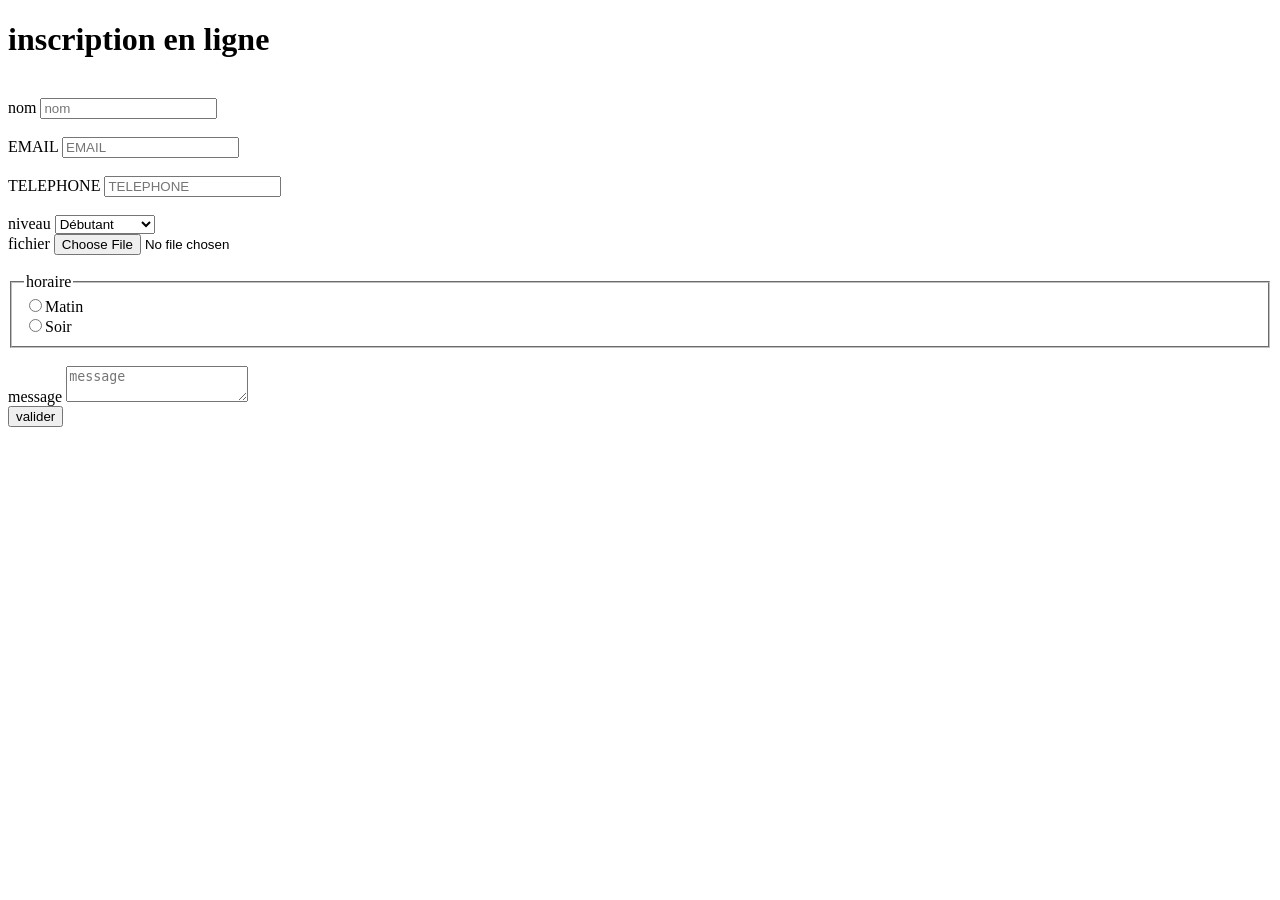
==== index.html @ 74a42190 "premier commit" ====
<!DOCTYPE html>
<html lang="en">
<head>
    <meta charset="UTF-8">
    <meta name="viewport" content="width=device-width, initial-scale=1.0">
    <title>Vente D'article En Ligne</title>
    <link rel="stylesheet" href="FILE.CSS">
</head>
<body>
    <h1>inscription en ligne</h1>
    <main> <br>
        <form action="method" method="">
        <div class="form nom">
                 <label for="nom">nom</label>   
         <input id="nom" type="text" name="nom" placeholder="nom" autocomplete="nom" minlength="2" maxlength="100">  
        </div>
<br>
         <div class="form email">
                 <label for="email">EMAIL</label>   
         <input id="email" type="email" name="email" placeholder="EMAIL" autocomplete="email" minlength="10" maxlength="100">  
        </div>
        <br>
         <div class="form tel">
                 <label for="tel">TELEPHONE</label>   
         <input id="tel" type="tel" name="tel" placeholder="TELEPHONE" autocomplete="tel" minlength="10" maxlength="100">  
        </div>

       <br> <div class="form niveau">
            <label for="niveau">niveau</label>
            <select id="niveau" name="niveau">
                <option value="debutant">Débutant</option>
                <option value="intermediaire">Intermédiaire</option>
                <option value="avance">Avancé</option>
            </select>
            
        </div>
        
         <div class="form file">
                 <label for="file">fichier</label>   
         <input id="file" type="file" name="file" prequired>  
        </div> <br>
        <fieldset>
            <legend>horaire</legend>
            
            <label for="horaire" class=""mode>
            <input type="radio" id="horaire" name="mode" value="matin">Matin
            </label><br>
           
            
            <label for="horaire" class=""mode>
            <input type="radio" id="horaire" name="mode" value="soir">Soir
            </label>
            
        </fieldset><br>

        <div class="champs">
            <label for="message"> message</label>
            <textarea id="message" name="message" placeholder="message" autocomplete="message" minlength="10" maxlength="200"></textarea>
        </div>
         <button type="submit">valider</button>





        </form> 
    </main>
    
</body>
</html>
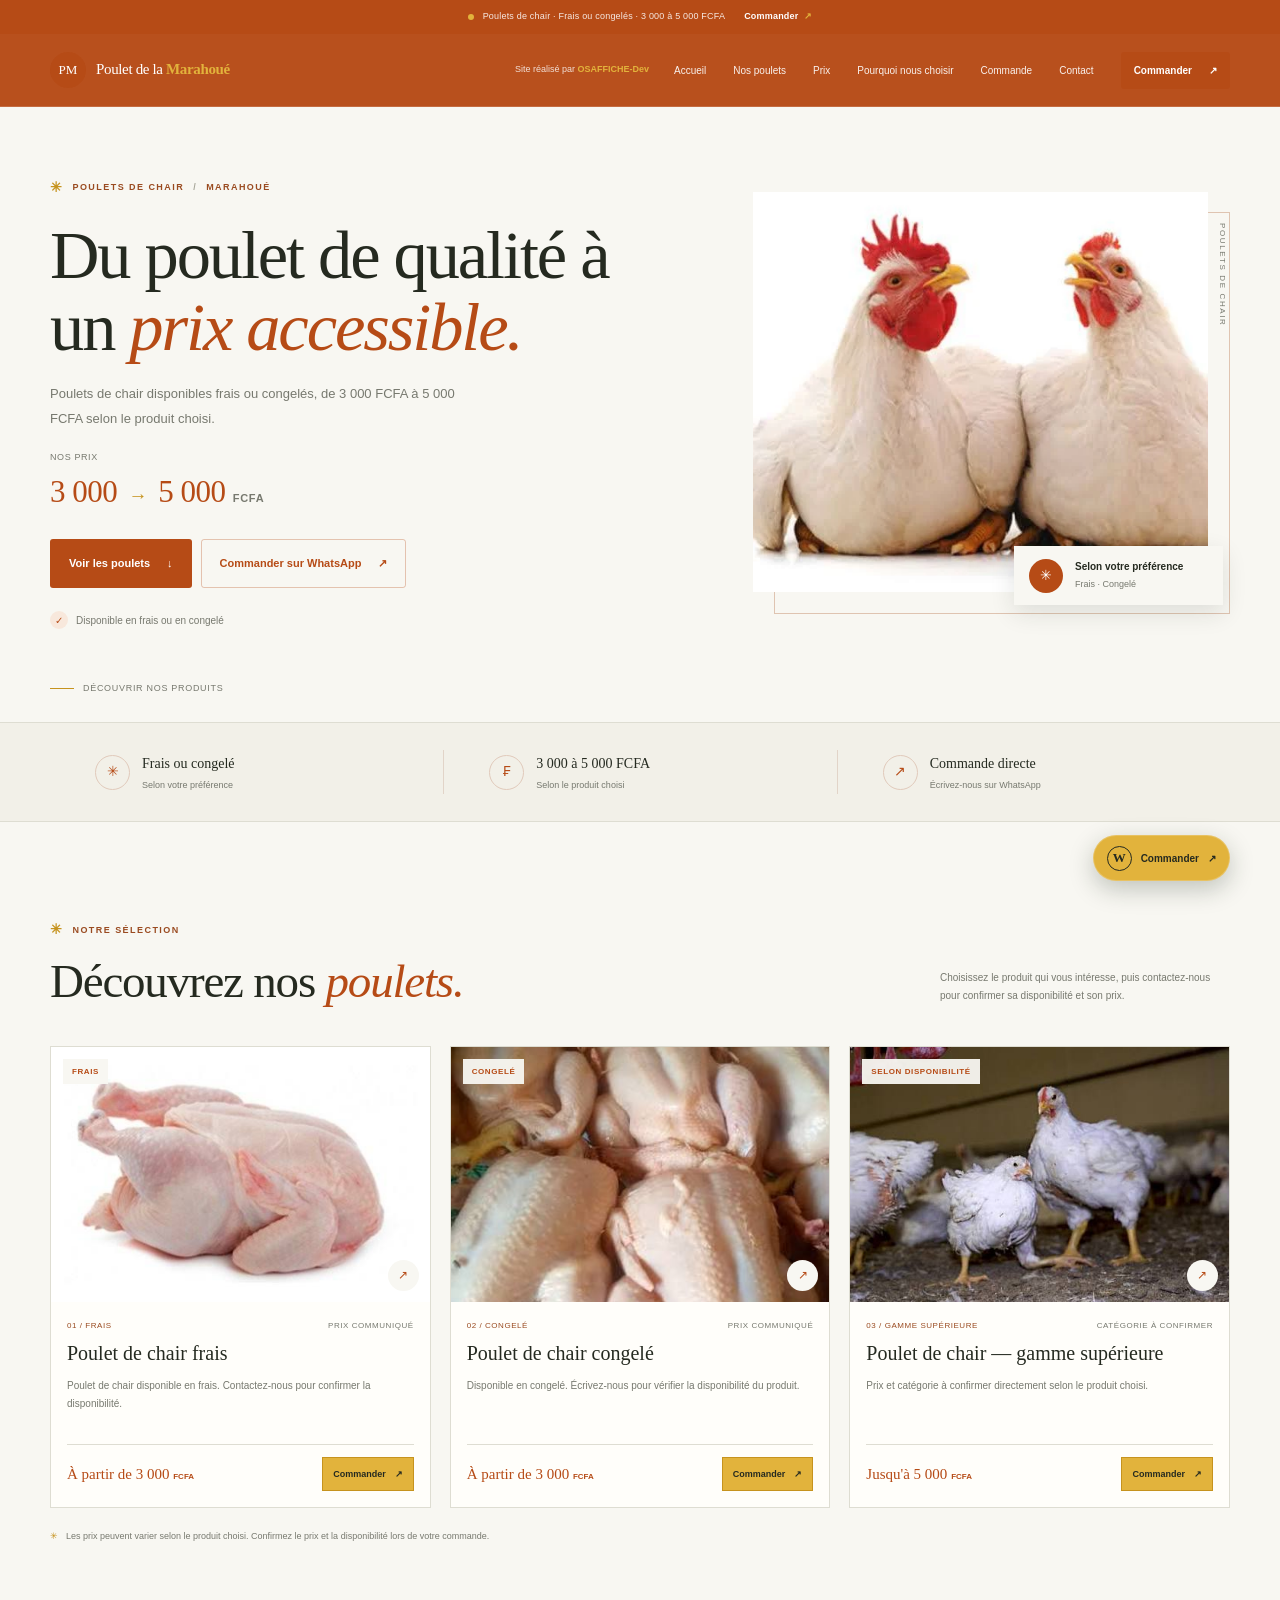
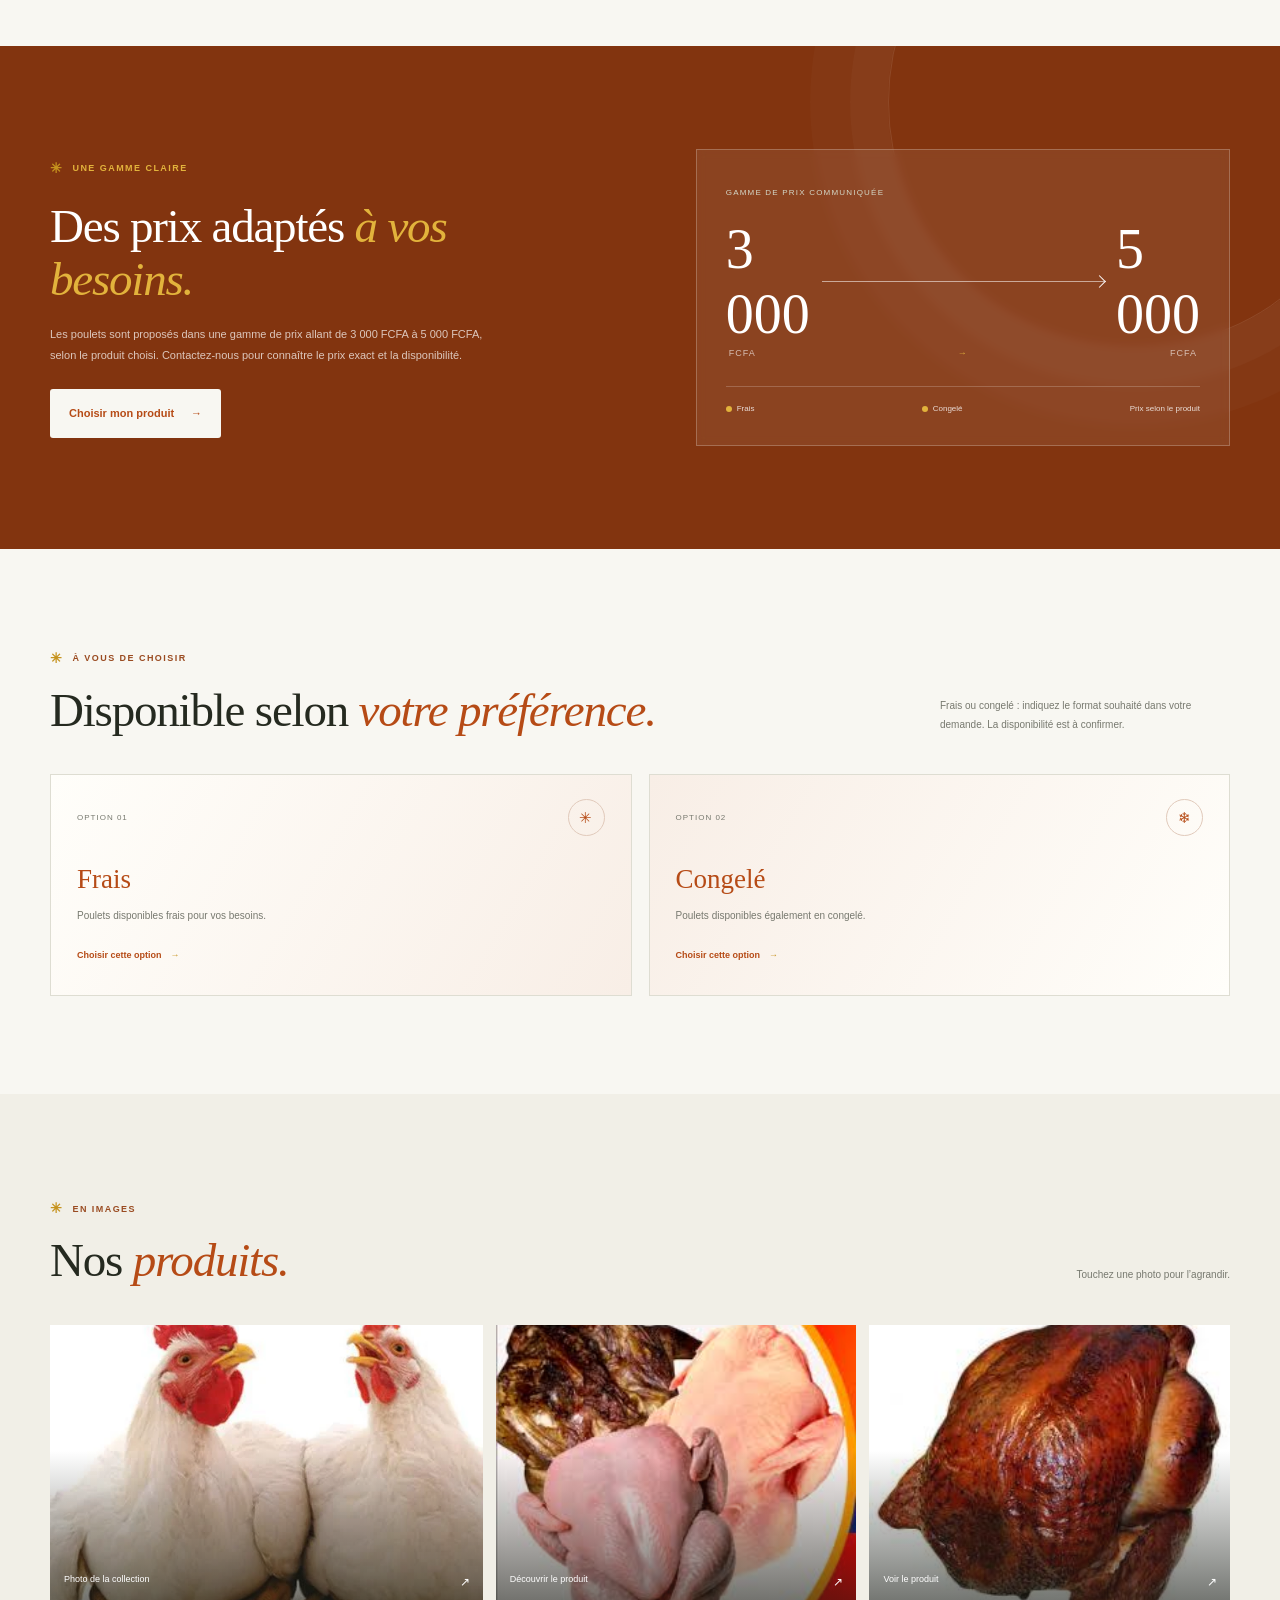
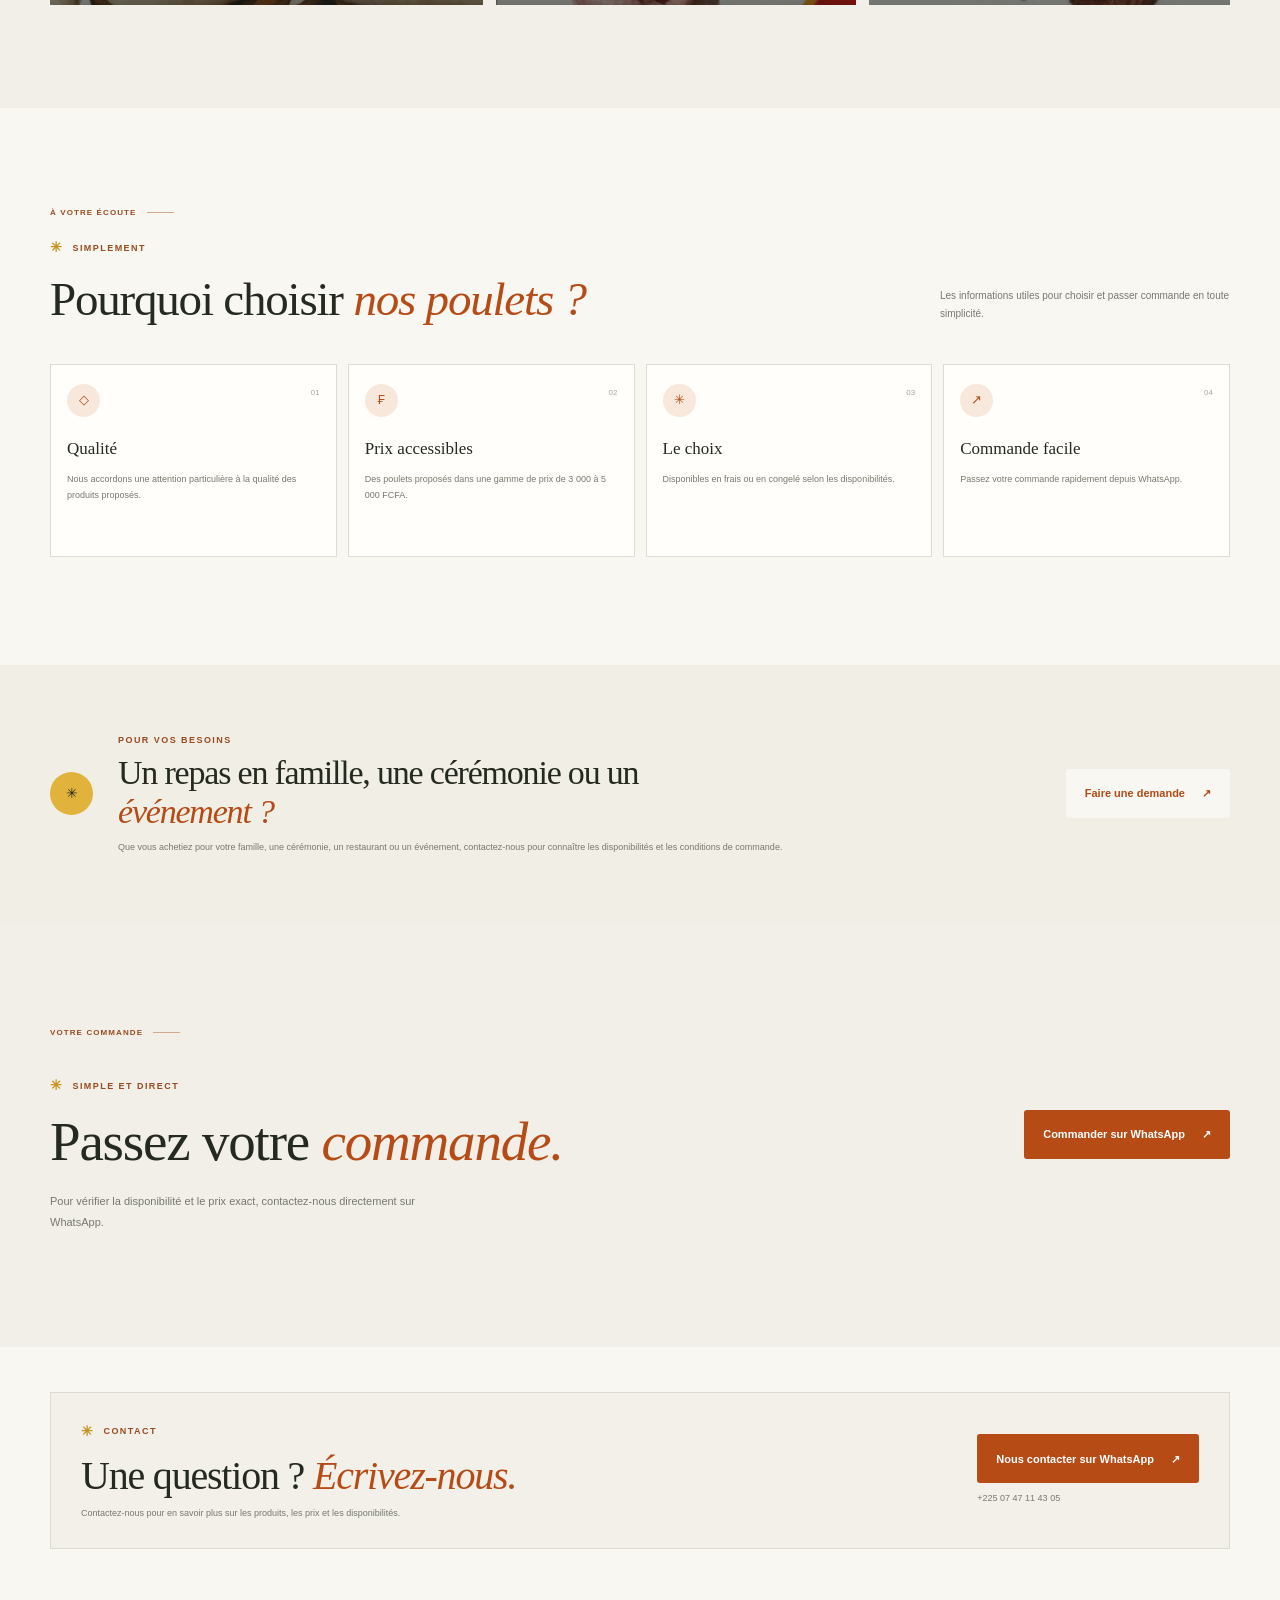
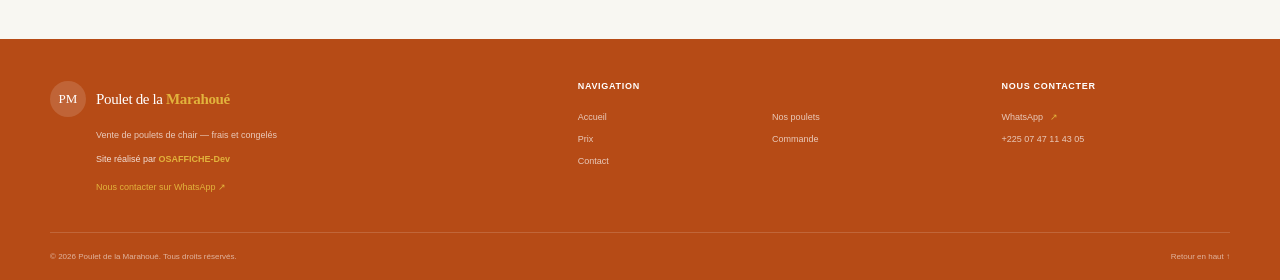
==== commit 6cf8d30a: "Publish portfolio and showcase sites Co-authored-by: Copilot <223556219+Copilot@users.noreply.github" ====
--- a/index.html
+++ b/index.html
@@ -1,70 +1,210 @@
-<!DOCTYPE html>
-<html lang="en">
+<!doctype html>
+<html lang="fr">
 <head>
-    <meta charset="UTF-8">
-    <meta name="viewport" content="width=device-width, initial-scale=1.0">
-    <title>Vente D'article En Ligne</title>
-    <link rel="stylesheet" href="FILE.CSS">
+  <meta charset="utf-8">
+  <meta name="viewport" content="width=device-width, initial-scale=1">
+  <meta name="theme-color" content="#f8f7f2">
+  <meta name="description" content="Poulet de la Marahoué : poulets de chair disponibles frais ou congelés, de 3 000 à 5 000 FCFA. Choisissez votre produit et commandez sur WhatsApp.">
+  <meta property="og:type" content="website">
+  <meta property="og:locale" content="fr_CI">
+  <meta property="og:title" content="Poulet de la Marahoué — Du poulet de qualité à prix accessible">
+  <meta property="og:description" content="Poulets de chair disponibles frais ou congelés, de 3 000 à 5 000 FCFA. Commande directe sur WhatsApp.">
+  <title>Poulet de la Marahoué — Poulets frais ou congelés</title>
+  <link rel="icon" type="image/svg+xml" href="poulet-favicon.svg">
+  <link rel="stylesheet" href="poulet.css">
+  <script src="poulet.js" defer></script>
 </head>
 <body>
-    <h1>inscription en ligne</h1>
-    <main> <br>
-        <form action="method" method="">
-        <div class="form nom">
-                 <label for="nom">nom</label>   
-         <input id="nom" type="text" name="nom" placeholder="nom" autocomplete="nom" minlength="2" maxlength="100">  
+  <a class="skip-link" href="#contenu">Aller au contenu</a>
+
+  <div class="announcement">
+    <span class="announcement-dot" aria-hidden="true"></span>
+    Poulets de chair · Frais ou congelés · 3 000 à 5 000 FCFA
+    <a href="#commande">Commander <span aria-hidden="true">↗</span></a>
+  </div>
+
+  <header class="site-header">
+    <nav class="nav-shell" aria-label="Navigation principale">
+      <a class="brand" href="#accueil" aria-label="Poulet de la Marahoué, accueil">
+        <span class="brand-mark" aria-hidden="true">PM</span>
+        <span class="brand-name">Poulet de la <strong>Marahoué</strong></span>
+      </a>
+      <span class="header-credit">Site réalisé par <strong>OSAFFICHE-Dev</strong></span>
+      <button class="menu-toggle" type="button" aria-expanded="false" aria-controls="primary-navigation" aria-label="Ouvrir le menu">
+        <span></span><span></span>
+      </button>
+      <div class="nav-links" id="primary-navigation">
+        <a href="#accueil">Accueil</a>
+        <a href="#poulets">Nos poulets</a>
+        <a href="#prix">Prix</a>
+        <a href="#engagements">Pourquoi nous choisir</a>
+        <a href="#commande">Commande</a>
+        <a href="#contact">Contact</a>
+        <a class="button button-small button-green" href="#commande">Commander <span aria-hidden="true">↗</span></a>
+      </div>
+    </nav>
+  </header>
+
+  <main id="contenu">
+    <section class="hero section-wrap" id="accueil" aria-labelledby="hero-title">
+      <div class="hero-copy reveal">
+        <p class="eyebrow"><span class="eyebrow-mark" aria-hidden="true">✳</span> Poulets de chair <span class="eyebrow-divider">/</span> Marahoué</p>
+        <h1 id="hero-title">Du poulet de qualité à un <em>prix accessible.</em></h1>
+        <p class="hero-intro">Poulets de chair disponibles frais ou congelés, de 3 000 FCFA à 5 000 FCFA selon le produit choisi.</p>
+        <div class="hero-price"><span>Nos prix</span><strong>3 000 <i>→</i> 5 000 <small>FCFA</small></strong></div>
+        <div class="hero-actions">
+          <a class="button button-green" href="#poulets">Voir les poulets <span aria-hidden="true">↓</span></a>
+          <a class="button button-outline" href="#commande" data-whatsapp-link>Commander sur WhatsApp <span aria-hidden="true">↗</span></a>
         </div>
-<br>
-         <div class="form email">
-                 <label for="email">EMAIL</label>   
-         <input id="email" type="email" name="email" placeholder="EMAIL" autocomplete="email" minlength="10" maxlength="100">  
+        <div class="hero-assurance"><span>✓</span> Disponible en frais ou en congelé</div>
+      </div>
+      <div class="hero-photo-wrap reveal">
+        <!-- Remplacez cette photo par une autre photo de poulet du dossier images si besoin. -->
+        <img class="hero-photo" src="images/poulet.webp" alt="Poulet préparé, photo de la collection Poulet de la Marahoué" fetchpriority="high" width="260" height="260">
+        <div class="photo-label"><span class="photo-label-icon" aria-hidden="true">✳</span><span><strong>Selon votre préférence</strong><small>Frais · Congelé</small></span></div>
+        <span class="hero-side-note" aria-hidden="true">POULETS DE CHAIR</span>
+      </div>
+      <a class="hero-scroll" href="#poulets"><span></span> Découvrir nos produits</a>
+    </section>
+
+    <section class="quick-facts" aria-label="Informations essentielles">
+      <div class="section-wrap facts-inner">
+        <div><span class="fact-icon" aria-hidden="true">✳</span><span><strong>Frais ou congelé</strong><small>Selon votre préférence</small></span></div>
+        <div><span class="fact-icon" aria-hidden="true">₣</span><span><strong>3 000 à 5 000 FCFA</strong><small>Selon le produit choisi</small></span></div>
+        <div><span class="fact-icon" aria-hidden="true">↗</span><span><strong>Commande directe</strong><small>Écrivez-nous sur WhatsApp</small></span></div>
+      </div>
+    </section>
+
+    <section class="products-section section-wrap section-pad" id="poulets" aria-labelledby="products-title">
+      <div class="section-heading reveal">
+        <div><p class="eyebrow"><span class="eyebrow-mark">✳</span> Notre sélection</p><h2 id="products-title">Découvrez nos <em>poulets.</em></h2></div>
+        <p class="section-aside">Choisissez le produit qui vous intéresse, puis contactez-nous pour confirmer sa disponibilité et son prix.</p>
+      </div>
+
+      <!-- Les prix indiqués sont ceux fournis. Modifiez les photos, les noms et les descriptions avec les informations de l'activité. -->
+      <div class="product-grid">
+        <article class="product-card reveal">
+          <button class="product-photo image-open" type="button" data-image="images/poulet2.jfif" data-alt="Photo d'un poulet de chair proposé par Poulet de la Marahoué" aria-label="Agrandir la photo du poulet de chair frais">
+            <img src="images/poulet2.jfif" alt="Poulet de chair proposé par Poulet de la Marahoué" loading="lazy" width="225" height="225">
+            <span class="product-photo-tag">Frais</span><span class="zoom-icon" aria-hidden="true">↗</span>
+          </button>
+          <div class="product-info">
+            <div class="product-meta"><span>01 / Frais</span><span>Prix communiqué</span></div>
+            <h3>Poulet de chair frais</h3>
+            <p>Poulet de chair disponible en frais. Contactez-nous pour confirmer la disponibilité.</p>
+            <div class="product-bottom"><strong>À partir de 3 000 <small>FCFA</small></strong><a class="product-order" href="#commande" data-product="Poulet de chair frais">Commander <span aria-hidden="true">↗</span></a></div>
+          </div>
+        </article>
+
+        <article class="product-card reveal">
+          <button class="product-photo image-open" type="button" data-image="images/POULET3.jfif" data-alt="Photo d'un poulet de chair disponible en congelé" aria-label="Agrandir la photo du poulet de chair congelé">
+            <img src="images/POULET3.jfif" alt="Poulet de chair, photo du produit disponible en congelé" loading="lazy" width="264" height="264">
+            <span class="product-photo-tag">Congelé</span><span class="zoom-icon" aria-hidden="true">↗</span>
+          </button>
+          <div class="product-info">
+            <div class="product-meta"><span>02 / Congelé</span><span>Prix communiqué</span></div>
+            <h3>Poulet de chair congelé</h3>
+            <p>Disponible en congelé. Écrivez-nous pour vérifier la disponibilité du produit.</p>
+            <div class="product-bottom"><strong>À partir de 3 000 <small>FCFA</small></strong><a class="product-order" href="#commande" data-product="Poulet de chair congelé">Commander <span aria-hidden="true">↗</span></a></div>
+          </div>
+        </article>
+
+        <article class="product-card reveal">
+          <button class="product-photo image-open" type="button" data-image="images/POULET4.jfif" data-alt="Photo d'un poulet de chair de la gamme de prix supérieure" aria-label="Agrandir la photo du poulet de chair, gamme supérieure">
+            <img src="images/POULET4.jfif" alt="Poulet de chair, photo de la gamme de prix supérieure" loading="lazy" width="264" height="264">
+            <span class="product-photo-tag">Selon disponibilité</span><span class="zoom-icon" aria-hidden="true">↗</span>
+          </button>
+          <div class="product-info">
+            <div class="product-meta"><span>03 / Gamme supérieure</span><span>Catégorie à confirmer</span></div>
+            <h3>Poulet de chair — gamme supérieure</h3>
+            <p>Prix et catégorie à confirmer directement selon le produit choisi.</p>
+            <div class="product-bottom"><strong>Jusqu'à 5 000 <small>FCFA</small></strong><a class="product-order" href="#commande" data-product="Poulet de chair — gamme supérieure">Commander <span aria-hidden="true">↗</span></a></div>
+          </div>
+        </article>
+      </div>
+      <p class="products-note"><span aria-hidden="true">✳</span> Les prix peuvent varier selon le produit choisi. Confirmez le prix et la disponibilité lors de votre commande.</p>
+    </section>
+
+    <section class="price-section section-pad" id="prix" aria-labelledby="price-title">
+      <div class="price-inner section-wrap">
+        <div class="price-copy reveal"><p class="eyebrow"><span class="eyebrow-mark">✳</span> Une gamme claire</p><h2 id="price-title">Des prix adaptés <em>à vos besoins.</em></h2><p>Les poulets sont proposés dans une gamme de prix allant de 3 000 FCFA à 5 000 FCFA, selon le produit choisi. Contactez-nous pour connaître le prix exact et la disponibilité.</p><a class="button button-cream" href="#commande">Choisir mon produit <span aria-hidden="true">→</span></a></div>
+        <div class="price-card reveal"><span class="price-card-label">GAMME DE PRIX COMMUNIQUÉE</span><div class="price-range"><span>3 000</span><i aria-hidden="true"></i><span>5 000</span></div><div class="price-currency">FCFA <span>→</span> FCFA</div><div class="price-rule"></div><div class="price-foot"><span><i></i> Frais</span><span><i></i> Congelé</span><span>Prix selon le produit</span></div></div>
+      </div>
+    </section>
+
+    <section class="format-section section-wrap section-pad" aria-labelledby="format-title">
+      <div class="section-heading reveal">
+        <div><p class="eyebrow"><span class="eyebrow-mark">✳</span> À vous de choisir</p><h2 id="format-title">Disponible selon <em>votre préférence.</em></h2></div>
+        <p class="section-aside">Frais ou congelé : indiquez le format souhaité dans votre demande. La disponibilité est à confirmer.</p>
+      </div>
+      <div class="format-grid">
+        <article class="format-card format-fresh reveal"><div class="format-top"><span>OPTION 01</span><span class="format-icon" aria-hidden="true">✳</span></div><h3>Frais</h3><p>Poulets disponibles frais pour vos besoins.</p><a href="#commande" data-format="Frais">Choisir cette option <span>→</span></a></article>
+        <article class="format-card format-frozen reveal"><div class="format-top"><span>OPTION 02</span><span class="format-icon" aria-hidden="true">❄</span></div><h3>Congelé</h3><p>Poulets disponibles également en congelé.</p><a href="#commande" data-format="Congelé">Choisir cette option <span>→</span></a></article>
+      </div>
+    </section>
+
+    <section class="gallery-section section-pad" aria-labelledby="gallery-title">
+      <div class="section-wrap">
+        <div class="section-heading reveal">
+          <div><p class="eyebrow"><span class="eyebrow-mark">✳</span> En images</p><h2 id="gallery-title">Nos <em>produits.</em></h2></div>
+          <p class="section-aside">Touchez une photo pour l’agrandir.</p>
         </div>
-        <br>
-         <div class="form tel">
-                 <label for="tel">TELEPHONE</label>   
-         <input id="tel" type="tel" name="tel" placeholder="TELEPHONE" autocomplete="tel" minlength="10" maxlength="100">  
+        <div class="gallery-grid">
+          <button class="gallery-tile gallery-large image-open reveal" type="button" data-image="images/poulet.webp" data-alt="Poulet préparé, photo de la collection" aria-label="Agrandir la photo du poulet préparé"><img src="images/poulet.webp" alt="Poulet préparé, photo de la collection Poulet de la Marahoué" loading="lazy" width="260" height="260"><span>Photo de la collection <b>↗</b></span></button>
+          <button class="gallery-tile image-open reveal" type="button" data-image="images/POULET5.jfif" data-alt="Photo de poulets proposés" aria-label="Agrandir la photo du produit"><img src="images/POULET5.jfif" alt="Photo d'un poulet proposé" loading="lazy" width="264" height="264"><span>Découvrir le produit <b>↗</b></span></button>
+          <button class="gallery-tile image-open reveal" type="button" data-image="images/POULET6.jfif" data-alt="Photo supplémentaire de poulet" aria-label="Agrandir la photo du produit"><img src="images/POULET6.jfif" alt="Photo supplémentaire d'un poulet" loading="lazy" width="264" height="264"><span>Voir le produit <b>↗</b></span></button>
         </div>
-
-       <br> <div class="form niveau">
-            <label for="niveau">niveau</label>
-            <select id="niveau" name="niveau">
-                <option value="debutant">Débutant</option>
-                <option value="intermediaire">Intermédiaire</option>
-                <option value="avance">Avancé</option>
-            </select>
-            
-        </div>
-        
-         <div class="form file">
-                 <label for="file">fichier</label>   
-         <input id="file" type="file" name="file" prequired>  
-        </div> <br>
-        <fieldset>
-            <legend>horaire</legend>
-            
-            <label for="horaire" class=""mode>
-            <input type="radio" id="horaire" name="mode" value="matin">Matin
-            </label><br>
-           
-            
-            <label for="horaire" class=""mode>
-            <input type="radio" id="horaire" name="mode" value="soir">Soir
-            </label>
-            
-        </fieldset><br>
-
-        <div class="champs">
-            <label for="message"> message</label>
-            <textarea id="message" name="message" placeholder="message" autocomplete="message" minlength="10" maxlength="200"></textarea>
-        </div>
-         <button type="submit">valider</button>
-
-
-
-
-
-        </form> 
-    </main>
-    
+      </div>
+    </section>
+
+    <section class="reasons-section section-wrap section-pad" id="engagements" aria-labelledby="reasons-title">
+      <div class="section-kicker reveal"><span>À VOTRE ÉCOUTE</span><span class="kicker-line"></span></div>
+      <div class="section-heading reveal"><div><p class="eyebrow"><span class="eyebrow-mark">✳</span> Simplement</p><h2 id="reasons-title">Pourquoi choisir <em>nos poulets ?</em></h2></div><p class="section-aside">Les informations utiles pour choisir et passer commande en toute simplicité.</p></div>
+      <div class="reasons-grid">
+        <article class="reason-card reveal"><span class="reason-icon" aria-hidden="true">◇</span><span class="reason-index">01</span><h3>Qualité</h3><p>Nous accordons une attention particulière à la qualité des produits proposés.</p></article>
+        <article class="reason-card reveal"><span class="reason-icon" aria-hidden="true">₣</span><span class="reason-index">02</span><h3>Prix accessibles</h3><p>Des poulets proposés dans une gamme de prix de 3 000 à 5 000 FCFA.</p></article>
+        <article class="reason-card reveal"><span class="reason-icon" aria-hidden="true">✳</span><span class="reason-index">03</span><h3>Le choix</h3><p>Disponibles en frais ou en congelé selon les disponibilités.</p></article>
+        <article class="reason-card reveal"><span class="reason-icon" aria-hidden="true">↗</span><span class="reason-index">04</span><h3>Commande facile</h3><p>Passez votre commande rapidement depuis WhatsApp.</p></article>
+      </div>
+    </section>
+
+    <section class="occasions-section section-pad">
+      <div class="section-wrap occasions-inner reveal">
+        <div class="occasion-icon" aria-hidden="true">✳</div>
+        <div><p class="eyebrow">Pour vos besoins</p><h2>Un repas en famille, une cérémonie ou un <em>événement ?</em></h2><p>Que vous achetiez pour votre famille, une cérémonie, un restaurant ou un événement, contactez-nous pour connaître les disponibilités et les conditions de commande.</p></div>
+        <a class="button button-cream" href="#commande">Faire une demande <span aria-hidden="true">↗</span></a>
+      </div>
+    </section>
+
+    <section class="order-section section-pad" id="commande" aria-labelledby="order-title">
+      <div class="order-layout section-wrap">
+        <div class="order-copy reveal"><div class="section-kicker"><span>VOTRE COMMANDE</span><span class="kicker-line"></span></div><p class="eyebrow"><span class="eyebrow-mark">✳</span> Simple et direct</p><h2 id="order-title">Passez votre <em>commande.</em></h2><p>Pour vérifier la disponibilité et le prix exact, contactez-nous directement sur WhatsApp.</p></div>
+        <a class="button button-green order-whatsapp reveal" href="#contact" data-whatsapp-link>Commander sur WhatsApp <span aria-hidden="true">↗</span></a>
+      </div>
+    </section>
+
+    <section class="contact-section section-wrap section-pad" id="contact" aria-labelledby="contact-title">
+      <div class="contact-card reveal">
+        <div><p class="eyebrow"><span class="eyebrow-mark">✳</span> Contact</p><h2 id="contact-title">Une question ? <em>Écrivez-nous.</em></h2><p>Contactez-nous pour en savoir plus sur les produits, les prix et les disponibilités.</p></div>
+        <div class="contact-actions"><a class="button button-green" href="#contact" data-whatsapp-link>Nous contacter sur WhatsApp <span aria-hidden="true">↗</span></a><a class="contact-phone" href="#contact" data-phone>Numéro à renseigner</a><span class="contact-location" data-location hidden></span></div>
+      </div>
+    </section>
+  </main>
+
+  <footer class="site-footer">
+    <div class="footer-main section-wrap">
+      <div><a class="brand footer-brand" href="#accueil"><span class="brand-mark" aria-hidden="true">PM</span><span class="brand-name">Poulet de la <strong>Marahoué</strong></span></a><p class="footer-promise">Vente de poulets de chair — frais et congelés</p><p class="footer-credit">Site réalisé par <strong>OSAFFICHE-Dev</strong></p><a class="footer-whatsapp" href="#contact" data-whatsapp-link>Nous contacter sur WhatsApp ↗</a></div>
+      <div class="footer-nav"><h2>Navigation</h2><a href="#accueil">Accueil</a><a href="#poulets">Nos poulets</a><a href="#prix">Prix</a><a href="#commande">Commande</a><a href="#contact">Contact</a></div>
+      <div class="footer-contact"><h2>Nous contacter</h2><a href="#contact" data-whatsapp-link>WhatsApp <span aria-hidden="true">↗</span></a><a href="#contact" data-phone>Numéro à renseigner</a><span data-footer-location hidden></span><span data-hours hidden></span></div>
+    </div>
+    <div class="footer-bottom section-wrap"><span>© <span data-year>2026</span> Poulet de la Marahoué. Tous droits réservés.</span><a href="#accueil">Retour en haut ↑</a></div>
+  </footer>
+
+  <a class="floating-whatsapp" href="#contact" data-whatsapp-link aria-label="Commander sur WhatsApp"><span class="whatsapp-glyph" aria-hidden="true">W</span><span>Commander</span><span aria-hidden="true">↗</span></a>
+
+  <dialog class="image-dialog" aria-label="Photo du produit agrandie">
+    <button class="dialog-close" type="button" aria-label="Fermer l’image">×</button>
+    <img src="" alt="">
+  </dialog>
 </body>
-</html>+</html>
--- a/poulet.css
+++ b/poulet.css
@@ -0,0 +1,361 @@
+:root {
+  color-scheme: light;
+  --cream: #f8f7f2;
+  --paper: #f1efe7;
+  --ink: #252a20;
+  --orange: #b64b16;
+  --orange-deep: #82340f;
+  --orange-muted: #9a4b21;
+  --muted: #77796f;
+  --line: #deddd2;
+  --gold: #e2b33c;
+  --gold-deep: #c6931e;
+  --gold-light: #fbf0d5;
+  --serif: Georgia, "Times New Roman", serif;
+  --sans: "DM Sans", "Segoe UI", Arial, sans-serif;
+  --page: 1180px;
+}
+
+* { box-sizing: border-box; }
+html { scroll-behavior: smooth; scroll-padding-top: 83px; }
+body { margin: 0; overflow-x: hidden; background: var(--cream); color: var(--ink); font-family: var(--sans); font-size: 14px; line-height: 1.7; -webkit-font-smoothing: antialiased; }
+body.menu-open { overflow: hidden; }
+a { color: inherit; text-decoration: none; }
+button, input, select, textarea { font: inherit; }
+button, a { -webkit-tap-highlight-color: transparent; }
+img { display: block; max-width: 100%; }
+::selection { background: #f3d2bb; color: var(--ink); }
+:focus-visible { outline: 2px solid var(--gold-deep); outline-offset: 4px; }
+[hidden] { display: none !important; }
+.section-wrap, .nav-shell { width: min(var(--page), calc(100% - 80px)); margin-inline: auto; }
+.section-pad { padding-block: 103px; }
+.skip-link { position: fixed; z-index: 100; top: 10px; left: 10px; padding: 10px 15px; transform: translateY(-150%); background: var(--orange); color: white; }
+.skip-link:focus { transform: translateY(0); }
+
+.announcement { display: flex; min-height: 34px; align-items: center; justify-content: center; gap: 9px; padding: 5px 20px; background: var(--orange); color: rgba(255,255,255,.88); font-size: 9px; letter-spacing: .2px; text-align: center; }
+.announcement-dot { width: 6px; height: 6px; border-radius: 50%; background: var(--gold); }
+.announcement a { margin-left: 10px; color: #fff; font-weight: 600; }
+.announcement a span { margin-left: 3px; color: var(--gold); }
+.site-header { position: sticky; z-index: 30; top: 0; border-bottom: 1px solid rgba(255,255,255,.16); background: rgba(182,75,22,.97); backdrop-filter: blur(15px); }
+.nav-shell { display: flex; min-height: 72px; align-items: center; justify-content: space-between; gap: 25px; }
+.brand { display: inline-flex; min-width: max-content; align-items: center; gap: 10px; }
+.brand-mark { display: grid; width: 36px; height: 36px; place-items: center; border-radius: 50%; background: var(--orange); color: #fff; font-family: var(--serif); font-size: 13px; }
+.brand-name { color: #fff; font-family: var(--serif); font-size: 15px; letter-spacing: -.35px; }
+.brand-name strong { color: var(--gold); font-weight: 600; }
+.header-credit { margin-left: auto; color: rgba(255,255,255,.82); font-size: 9px; white-space: nowrap; }
+.header-credit strong { color: var(--gold); font-weight: 650; }
+.nav-links { display: flex; align-items: center; gap: clamp(13px, 2.2vw, 27px); }
+.nav-links > a:not(.button) { color: rgba(255,255,255,.92); font-size: 10px; transition: color .18s ease; }
+.nav-links > a:not(.button):hover, .footer-nav a:hover { color: var(--gold-deep); }
+.button { display: inline-flex; min-height: 49px; align-items: center; justify-content: center; gap: 17px; padding: 0 18px; border: 1px solid transparent; border-radius: 3px; font-size: 11px; font-weight: 600; transition: transform .18s ease, color .18s ease, background-color .18s ease, border-color .18s ease; cursor: pointer; }
+.button:hover { transform: translateY(-2px); }
+.button-small { min-height: 37px; padding-inline: 12px; font-size: 10px; }
+.button-green { background: var(--orange); color: #fff; }
+.button-green:hover { background: var(--orange-deep); color: #fff; }
+.button-outline { border-color: rgba(182,75,22,.3); color: var(--orange); }
+.button-outline:hover { border-color: var(--orange); background: #fbede4; }
+.button-cream { background: var(--cream); color: var(--orange); }
+.button-cream:hover { background: var(--gold-light); }
+.menu-toggle { display: none; }
+
+.hero { position: relative; display: grid; min-height: 615px; grid-template-columns: 1.04fr .96fr; align-items: center; gap: 62px; padding-block: 69px 93px; }
+.hero-copy { position: relative; z-index: 2; max-width: 560px; }
+.eyebrow { display: flex; align-items: center; gap: 9px; margin: 0 0 19px; color: var(--orange-muted); font-size: 9px; font-weight: 700; letter-spacing: 1.45px; text-transform: uppercase; }
+.eyebrow-mark { color: var(--gold-deep); font-size: 14px; }
+.eyebrow-divider { color: #a7a69a; }
+h1, h2, h3, p { margin-top: 0; }
+h1, h2, h3 { font-family: var(--serif); font-weight: 500; }
+h1 { max-width: 565px; margin-bottom: 18px; font-size: clamp(46px, 5.35vw, 70px); letter-spacing: -2.1px; line-height: 1.06; }
+h1 em, h2 em { color: var(--orange); font-weight: 500; }
+.hero-intro { max-width: 425px; margin-bottom: 19px; color: var(--muted); font-size: 13px; line-height: 1.9; }
+.hero-price { display: flex; flex-direction: column; gap: 0; margin-bottom: 21px; }
+.hero-price > span { color: var(--muted); font-size: 9px; letter-spacing: .6px; text-transform: uppercase; }
+.hero-price strong { color: var(--orange); font-family: var(--serif); font-size: 31px; font-weight: 500; letter-spacing: -.5px; }
+.hero-price strong i { padding-inline: 4px; color: var(--gold-deep); font-family: var(--sans); font-size: 19px; font-style: normal; }
+.hero-price strong small { color: var(--muted); font-family: var(--sans); font-size: 11px; font-weight: 550; letter-spacing: .7px; }
+.hero-actions { display: flex; flex-wrap: wrap; gap: 9px; }
+.hero-assurance { display: flex; align-items: center; gap: 8px; margin-top: 23px; color: var(--muted); font-size: 10px; }
+.hero-assurance span { display: grid; width: 18px; height: 18px; place-items: center; border-radius: 50%; background: #f8e8dc; color: var(--orange); font-size: 10px; }
+.hero-photo-wrap { position: relative; width: min(100%, 477px); justify-self: end; padding: 0 22px 22px 0; }
+.hero-photo-wrap::before { position: absolute; inset: 20px 0 0 21px; border: 1px solid #dfc4b1; content: ""; }
+.hero-photo { position: relative; width: 100%; height: 400px; object-fit: cover; object-position: center; }
+.photo-label { position: absolute; z-index: 2; right: 7px; bottom: 9px; display: flex; min-width: 209px; align-items: center; gap: 12px; padding: 12px 15px; background: var(--cream); box-shadow: 0 8px 25px rgba(37,42,32,.12); }
+.photo-label-icon { display: grid; width: 34px; height: 34px; place-items: center; border-radius: 50%; background: var(--orange); color: #fff; }
+.photo-label strong, .photo-label small { display: block; }
+.photo-label strong { font-size: 10px; }
+.photo-label small { margin-top: 2px; color: var(--muted); font-size: 9px; }
+.hero-side-note { position: absolute; top: 31px; right: 1px; color: #77796f; font-size: 8px; letter-spacing: 1.6px; writing-mode: vertical-rl; }
+.hero-scroll { position: absolute; bottom: 26px; left: 0; display: inline-flex; align-items: center; gap: 9px; color: var(--muted); font-size: 9px; letter-spacing: .7px; text-transform: uppercase; }
+.hero-scroll span { width: 24px; height: 1px; background: var(--gold-deep); }
+
+.quick-facts { border-block: 1px solid var(--line); background: #f2f0e8; }
+.facts-inner { display: grid; min-height: 98px; grid-template-columns: repeat(3,1fr); align-items: center; }
+.facts-inner > div { display: flex; min-height: 44px; align-items: center; gap: 12px; padding-left: clamp(0px,4vw,45px); }
+.facts-inner > div + div { border-left: 1px solid #e2d4c8; }
+.fact-icon { display: grid; width: 35px; height: 35px; flex: 0 0 auto; place-items: center; border: 1px solid #e1cabb; border-radius: 50%; color: var(--orange); font-size: 14px; }
+.facts-inner strong, .facts-inner small { display: block; }
+.facts-inner strong { font-family: var(--serif); font-size: 14px; font-weight: 500; }
+.facts-inner small { margin-top: 2px; color: var(--muted); font-size: 9px; }
+
+.section-heading { display: flex; align-items: end; justify-content: space-between; gap: 28px; margin-bottom: 37px; }
+.section-heading .eyebrow { margin-bottom: 13px; }
+h2 { margin-bottom: 0; font-size: clamp(34px, 4vw, 47px); letter-spacing: -1.2px; line-height: 1.14; }
+.section-aside { max-width: 290px; margin: 0 0 3px; color: var(--muted); font-size: 10px; line-height: 1.85; }
+.products-section { padding-block: 96px 101px; }
+.product-grid { display: grid; grid-template-columns: repeat(3,minmax(0,1fr)); gap: 19px; }
+.product-card { min-width: 0; overflow: hidden; border: 1px solid var(--line); background: #fffefa; transition: transform .22s ease, box-shadow .22s ease, border-color .22s ease; }
+.product-card:hover { transform: translateY(-4px); border-color: #c8cbb7; box-shadow: 0 15px 33px rgba(37,42,32,.08); }
+.product-photo { position: relative; display: block; width: 100%; height: 255px; overflow: hidden; padding: 0; border: 0; background: #eeece3; cursor: zoom-in; }
+.product-photo img { width: 100%; height: 100%; object-fit: cover; transition: transform .5s ease; }
+.product-photo:hover img { transform: scale(1.045); }
+.product-photo-tag { position: absolute; top: 12px; left: 12px; padding: 6px 9px; background: rgba(248,247,242,.95); color: var(--orange); font-size: 8px; font-weight: 650; letter-spacing: .6px; text-transform: uppercase; }
+.zoom-icon { position: absolute; right: 11px; bottom: 11px; display: grid; width: 31px; height: 31px; place-items: center; border-radius: 50%; background: var(--cream); color: var(--orange); font-size: 12px; }
+.product-info { padding: 17px 16px 16px; }
+.product-meta { display: flex; justify-content: space-between; gap: 10px; margin-bottom: 9px; color: var(--orange-muted); font-size: 8px; letter-spacing: .55px; text-transform: uppercase; }
+.product-meta span:last-child { color: var(--muted); text-align: right; }
+.product-info h3 { min-height: 29px; margin-bottom: 7px; font-size: 20px; line-height: 1.25; }
+.product-info > p { min-height: 54px; margin-bottom: 13px; color: var(--muted); font-size: 10px; line-height: 1.8; }
+.product-bottom { display: flex; align-items: center; justify-content: space-between; gap: 9px; padding-top: 12px; border-top: 1px solid var(--line); }
+.product-bottom > strong { color: var(--orange); font-family: var(--serif); font-size: 15px; font-weight: 500; }
+.product-bottom > strong small { font-family: var(--sans); font-size: 8px; font-weight: 600; }
+.product-order { display: inline-flex; min-height: 34px; align-items: center; gap: 9px; padding-inline: 10px; border: 1px solid var(--gold-deep); background: var(--gold); color: var(--ink); font-size: 9px; font-weight: 600; transition: background .18s ease,color .18s ease; }
+.product-order:hover { background: var(--gold-deep); color: var(--ink); }
+.products-note { display: flex; align-items: center; gap: 8px; margin: 21px 0 0; color: var(--muted); font-size: 9px; }
+.products-note span { color: var(--gold-deep); }
+
+.price-section { position: relative; overflow: hidden; background: var(--orange-deep); color: #fff; }
+.price-section::before { position: absolute; top: -190px; right: -100px; width: 490px; height: 490px; border: 1px solid rgba(255,255,255,.1); border-radius: 50%; box-shadow: 0 0 0 38px rgba(255,255,255,.025),0 0 0 78px rgba(255,255,255,.02); content: ""; }
+.price-inner { position: relative; display: grid; grid-template-columns: 1fr .92fr; align-items: center; gap: 65px; }
+.price-copy .eyebrow { color: var(--gold); }
+.price-copy h2 { max-width: 460px; margin-bottom: 17px; }
+.price-copy h2 em { color: var(--gold); }
+.price-copy > p:not(.eyebrow) { max-width: 450px; margin-bottom: 23px; color: rgba(255,255,255,.72); font-size: 11px; line-height: 1.9; }
+.price-card { padding: 29px; border: 1px solid rgba(255,255,255,.23); background: rgba(255,255,255,.075); backdrop-filter: blur(5px); }
+.price-card-label { color: #d4d8c8; font-size: 8px; letter-spacing: 1.2px; }
+.price-range { display: flex; align-items: center; justify-content: space-between; gap: 12px; margin-top: 15px; font-family: var(--serif); font-size: clamp(36px, 4.8vw, 56px); line-height: 1.15; }
+.price-range i { position: relative; width: 100%; height: 1px; background: rgba(255,255,255,.54); }
+.price-range i::after { position: absolute; top: -4px; right: 0; width: 8px; height: 8px; border-top: 1px solid white; border-right: 1px solid white; content: ""; transform: rotate(45deg); }
+.price-currency { display: flex; justify-content: space-between; padding-inline: 3px; color: rgba(255,255,255,.65); font-size: 9px; letter-spacing: 1px; }
+.price-currency span { color: var(--gold); }
+.price-rule { height: 1px; margin-block: 25px 15px; background: rgba(255,255,255,.2); }
+.price-foot { display: flex; flex-wrap: wrap; justify-content: space-between; gap: 10px; color: rgba(255,255,255,.82); font-size: 8px; }
+.price-foot span { display: inline-flex; align-items: center; gap: 5px; }
+.price-foot i { width: 6px; height: 6px; border-radius: 50%; background: var(--gold); }
+
+.format-section { padding-block: 98px; }
+.format-grid { display: grid; grid-template-columns: repeat(2,minmax(0,1fr)); gap: 17px; }
+.format-card { position: relative; min-height: 222px; padding: 24px 26px; border: 1px solid var(--line); background: #fffefa; }
+.format-fresh { background: linear-gradient(120deg,#fffefa,#f8eee6); }
+.format-frozen { background: linear-gradient(120deg,#f8eee6,#fffefa); }
+.format-top { display: flex; align-items: center; justify-content: space-between; color: var(--muted); font-size: 8px; letter-spacing: 1px; }
+.format-icon { display: grid; width: 37px; height: 37px; place-items: center; border: 1px solid #e1cabb; border-radius: 50%; color: var(--orange); font-size: 15px; }
+.format-card h3 { margin: 21px 0 4px; color: var(--orange); font-size: 27px; }
+.format-card p { margin-bottom: 18px; color: var(--muted); font-size: 10px; }
+.format-card > a { display: inline-flex; align-items: center; gap: 9px; color: var(--orange); font-size: 9px; font-weight: 650; }
+.format-card > a span { color: var(--gold-deep); }
+
+.gallery-section { background: var(--paper); }
+.gallery-grid { display: grid; grid-template-columns: 1.2fr 1fr 1fr; gap: 13px; }
+.gallery-tile { position: relative; height: 280px; overflow: hidden; padding: 0; border: 0; background: #e8e6dc; cursor: zoom-in; text-align: left; }
+.gallery-tile img { width: 100%; height: 100%; object-fit: cover; transition: transform .45s ease; }
+.gallery-tile:hover img { transform: scale(1.045); }
+.gallery-tile::after { position: absolute; inset: 45% 0 0; background: linear-gradient(transparent,rgba(25,29,22,.62)); content: ""; }
+.gallery-tile > span { position: absolute; z-index: 1; right: 13px; bottom: 12px; left: 14px; display: flex; justify-content: space-between; color: #fff; font-size: 9px; }
+.gallery-tile > span b { font-size: 12px; font-weight: 400; }
+.gallery-large { height: 280px; }
+
+.reasons-section { padding-block: 98px 108px; }
+.section-kicker { display: flex; align-items: center; gap: 10px; color: var(--muted); font-size: 8px; font-weight: 650; letter-spacing: 1.1px; }
+.section-kicker > span:first-child { color: var(--orange-muted); }
+.kicker-line { width: 27px; height: 1px; background: #d2a98c; }
+.reasons-section > .section-heading { margin-top: 17px; }
+.reasons-grid { display: grid; grid-template-columns: repeat(4,minmax(0,1fr)); gap: 11px; }
+.reason-card { position: relative; min-height: 193px; padding: 19px 16px; border: 1px solid var(--line); background: #fffefa; transition: transform .2s ease,border-color .2s ease,box-shadow .2s ease; }
+.reason-card:hover { transform: translateY(-4px); border-color: #d9b39a; box-shadow: 0 11px 24px rgba(37,42,32,.05); }
+.reason-icon { display: grid; width: 33px; height: 33px; margin-bottom: 18px; place-items: center; border-radius: 50%; background: #f8e8dc; color: var(--orange); font-size: 13px; }
+.reason-index { position: absolute; top: 21px; right: 16px; color: #a5a698; font-size: 8px; }
+.reason-card h3 { margin-bottom: 7px; font-size: 17px; }
+.reason-card p { margin: 0; color: var(--muted); font-size: 9px; line-height: 1.8; }
+
+.occasions-section { padding-block: 68px; background: #f0eee5; }
+.occasions-inner { display: grid; grid-template-columns: 48px 1fr auto; align-items: center; gap: 20px; }
+.occasion-icon { display: grid; width: 43px; height: 43px; place-items: center; border-radius: 50%; background: var(--gold); color: var(--ink); }
+.occasions-inner .eyebrow { margin-bottom: 6px; }
+.occasions-inner h2 { max-width: 660px; font-size: clamp(24px,3.2vw,34px); }
+.occasions-inner > div:nth-child(2) > p:last-child { max-width: 670px; margin: 8px 0 0; color: var(--muted); font-size: 9px; }
+
+.order-section { background: #f1efe7; }
+.order-layout { display: grid; grid-template-columns: minmax(0,1fr) auto; align-items: center; gap: clamp(35px,8vw,100px); }
+.order-copy .section-kicker { margin-bottom: 35px; }
+.order-copy .eyebrow { margin-bottom: 13px; }
+.order-copy h2 { margin-bottom: 17px; font-size: clamp(37px,4.7vw,55px); }
+.order-copy > p:not(.eyebrow) { max-width: 400px; color: var(--muted); font-size: 11px; line-height: 1.9; }
+.order-whatsapp { min-width: 200px; }
+
+.contact-section { padding-block: 45px 90px; }
+.contact-card { display: flex; align-items: center; justify-content: space-between; gap: 30px; padding: 27px 30px; border: 1px solid #dcdcd0; background: #f2f0e8; }
+.contact-card .eyebrow { margin-bottom: 9px; }
+.contact-card h2 { font-size: clamp(28px,3.5vw,40px); }
+.contact-card h2 em { color: var(--orange); }
+.contact-card > div:first-child > p:last-child { margin: 8px 0 0; color: var(--muted); font-size: 9px; }
+.contact-actions { display: flex; flex-direction: column; align-items: flex-start; gap: 8px; }
+.contact-phone, .contact-location, [data-footer-location], [data-hours] { color: var(--muted); font-size: 9px; }
+
+.site-footer { background: var(--orange); color: #fff; }
+.footer-main { display: grid; grid-template-columns: 1.15fr .9fr .55fr; gap: 50px; padding-block: 42px 34px; }
+.footer-brand .brand-mark { background: rgba(255,255,255,.14); color: #fff; }
+.footer-brand .brand-name { color: #fff; }
+.footer-brand .brand-name strong { color: var(--gold); }
+.footer-promise { margin: 11px 0 8px 46px; color: rgba(255,255,255,.7); font-size: 9px; }
+.footer-credit { margin: 0 0 7px 46px; color: rgba(255,255,255,.82); font-size: 9px; }
+.footer-credit strong { color: var(--gold); font-weight: 650; }
+.footer-whatsapp { display: inline-block; margin-left: 46px; color: var(--gold); font-size: 9px; }
+.footer-main h2 { margin-bottom: 11px; font-family: var(--sans); font-size: 9px; font-weight: 600; letter-spacing: .7px; text-transform: uppercase; }
+.footer-nav { display: grid; grid-template-columns: 1fr 1fr; align-content: start; gap: 7px 15px; }
+.footer-nav h2 { grid-column: 1/-1; }
+.footer-nav a, .footer-contact > a { color: rgba(255,255,255,.7); font-size: 9px; transition: color .18s ease; }
+.footer-contact { display: flex; flex-direction: column; align-items: flex-start; gap: 7px; }
+.footer-contact > a span { margin-left: 4px; color: var(--gold); }
+.footer-bottom { display: flex; min-height: 48px; align-items: center; justify-content: space-between; gap: 13px; border-top: 1px solid rgba(255,255,255,.15); color: rgba(255,255,255,.58); font-size: 8px; }
+.footer-bottom a { transition: color .18s ease; }
+
+.floating-whatsapp { position: fixed; z-index: 25; right: max(20px,calc((100vw - var(--page))/2)); bottom: 19px; display: inline-flex; min-height: 46px; align-items: center; gap: 9px; padding: 0 13px; border: 1px solid rgba(255,255,255,.2); border-radius: 28px; background: var(--gold); box-shadow: 0 8px 24px rgba(27,42,26,.25); color: var(--ink); font-size: 10px; font-weight: 600; transition: transform .18s ease,background .18s ease; }
+.floating-whatsapp:hover { transform: translateY(-3px); background: var(--gold-deep); color: var(--ink); }
+.whatsapp-glyph { display: grid; width: 25px; height: 25px; place-items: center; border: 1px solid currentColor; border-radius: 50%; font-family: var(--serif); font-size: 13px; }
+.image-dialog { position: fixed; width: min(900px,calc(100% - 32px)); max-width: none; max-height: calc(100% - 36px); padding: 10px; overflow: visible; border: 1px solid rgba(255,255,255,.23); background: var(--cream); box-shadow: 0 25px 90px rgba(0,0,0,.3); }
+.image-dialog::backdrop { background: rgba(19,23,18,.76); backdrop-filter: blur(3px); }
+.image-dialog img { width: 100%; max-height: calc(100vh - 70px); object-fit: contain; }
+.dialog-close { position: absolute; top: -14px; right: -14px; display: grid; width: 34px; height: 34px; place-items: center; border: 1px solid white; border-radius: 50%; background: var(--orange); color: white; font-size: 21px; cursor: pointer; }
+
+.reveal { opacity: 0; transform: translateY(16px); transition: opacity .55s ease,transform .55s cubic-bezier(.2,.7,.2,1); }
+.reveal.is-visible { opacity: 1; transform: translateY(0); }
+.product-card:nth-child(2), .format-card:nth-child(2), .reason-card:nth-child(2) { transition-delay: 70ms; }
+.product-card:nth-child(3), .reason-card:nth-child(3) { transition-delay: 130ms; }
+.reason-card:nth-child(4) { transition-delay: 190ms; }
+
+@media (max-width: 1000px) {
+  .section-wrap, .nav-shell { width: calc(100% - 56px); }
+  .nav-shell { gap: 14px; }
+  .header-credit { margin-left: auto; font-size: 8px; }
+  .nav-links { gap: 12px; }
+  .nav-links > a:not(.button) { font-size: 9px; }
+  .brand-name { font-size: 13px; }
+  .hero { gap: 35px; }
+  h1 { font-size: clamp(45px,6vw,62px); }
+  .hero-photo { height: 355px; }
+  .product-photo { height: 220px; }
+  .product-info { padding-inline: 12px; }
+  .product-info h3 { font-size: 17px; }
+  .product-bottom { align-items: flex-start; flex-direction: column; }
+  .price-inner { gap: 38px; }
+  .reasons-grid { grid-template-columns: repeat(2,minmax(0,1fr)); }
+  .reason-card { min-height: 165px; }
+}
+
+@media (max-width: 760px) {
+  html { scroll-padding-top: 69px; }
+  .section-wrap, .nav-shell { width: calc(100% - 40px); }
+  .section-pad { padding-block: 73px; }
+  .announcement { min-height: 35px; gap: 6px; padding-inline: 9px; font-size: 8px; }
+  .announcement a { margin-left: 3px; white-space: nowrap; }
+  .nav-shell { min-height: 67px; }
+  .brand-mark { width: 33px; height: 33px; font-size: 12px; }
+  .brand-name { font-size: 13px; }
+  .header-credit { display: none; }
+  .menu-toggle { position: relative; z-index: 32; display: flex; width: 39px; height: 39px; flex-direction: column; align-items: center; justify-content: center; gap: 5px; border: 1px solid rgba(255,255,255,.55); border-radius: 50%; background: transparent; cursor: pointer; }
+  .menu-toggle span { width: 15px; height: 1px; background: #fff; transition: transform .18s ease; }
+  .menu-toggle[aria-expanded="true"] span:first-child { transform: translateY(3px) rotate(45deg); }
+  .menu-toggle[aria-expanded="true"] span:last-child { transform: translateY(-3px) rotate(-45deg); }
+  .nav-links { position: fixed; z-index: 31; inset: 0; display: flex; flex-direction: column; align-items: center; justify-content: center; gap: 20px; background: var(--orange); opacity: 0; pointer-events: none; transform: translateY(-8px); transition: opacity .18s ease,transform .18s ease; }
+  .nav-links.is-open { opacity: 1; pointer-events: auto; transform: translateY(0); }
+  .nav-links > a:not(.button) { color: #fff; font-family: var(--serif); font-size: 22px; }
+  .nav-links .button { min-height: 46px; font-family: var(--sans); font-size: 12px; }
+  .nav-links .button-green { border-color: var(--gold); background: var(--gold); color: var(--ink); }
+  .hero { min-height: auto; grid-template-columns: 1fr; gap: 35px; padding-block: 58px 77px; }
+  .hero-copy { max-width: 570px; }
+  .eyebrow { margin-bottom: 14px; font-size: 8px; letter-spacing: 1.15px; }
+  h1 { font-size: clamp(44px,10.3vw,63px); letter-spacing: -1.6px; }
+  .hero-intro { font-size: 12px; }
+  .hero-price strong { font-size: 28px; }
+  .hero-actions { gap: 8px; }
+  .hero-actions .button { min-height: 46px; gap: 10px; padding-inline: 12px; font-size: 9px; }
+  .hero-photo-wrap { width: calc(100% - 12px); justify-self: start; margin-left: 12px; }
+  .hero-photo { height: clamp(275px,75vw,400px); }
+  .hero-side-note { right: 1px; }
+  .hero-scroll { bottom: 23px; font-size: 8px; }
+  .facts-inner { grid-template-columns: 1fr; padding-block: 9px; }
+  .facts-inner > div { min-height: 59px; padding-left: 6px; }
+  .facts-inner > div + div { border-top: 1px solid #e2d4c8; border-left: 0; }
+  .fact-icon { width: 31px; height: 31px; }
+  .facts-inner strong { font-size: 13px; }
+  .section-heading { align-items: flex-start; flex-direction: column; gap: 12px; margin-bottom: 26px; }
+  h2 { font-size: clamp(33px,8vw,43px); letter-spacing: -.9px; }
+  .section-aside { max-width: 440px; font-size: 9px; }
+  .products-section, .format-section, .reasons-section { padding-block: 73px; }
+  .product-grid { grid-template-columns: 1fr; gap: 14px; }
+  .product-photo { height: clamp(230px,70vw,350px); }
+  .product-info { padding: 16px; }
+  .product-info h3 { min-height: 0; font-size: 20px; }
+  .product-info > p { min-height: 0; }
+  .product-bottom { align-items: center; flex-direction: row; }
+  .product-order { min-height: 40px; padding-inline: 12px; }
+  .products-note { align-items: flex-start; font-size: 8px; }
+  .price-inner { grid-template-columns: 1fr; gap: 30px; }
+  .price-copy h2 { font-size: clamp(35px,8vw,46px); }
+  .price-card { padding: 21px; }
+  .price-range { font-size: clamp(39px,11vw,54px); }
+  .price-foot { font-size: 7px; }
+  .format-grid { grid-template-columns: 1fr; gap: 10px; }
+  .format-card { min-height: 196px; padding: 21px; }
+  .gallery-grid { grid-template-columns: 1fr 1fr; gap: 9px; }
+  .gallery-tile, .gallery-large { height: clamp(160px,48vw,230px); }
+  .gallery-large { grid-column: 1/-1; height: clamp(225px,66vw,330px); }
+  .gallery-tile > span { right: 8px; bottom: 9px; left: 9px; font-size: 8px; }
+  .section-kicker { font-size: 7px; }
+  .reasons-section > .section-heading { margin-top: 14px; }
+  .reasons-grid { grid-template-columns: 1fr 1fr; gap: 8px; }
+  .reason-card { min-height: 177px; padding: 15px 12px; }
+  .reason-icon { width: 29px; height: 29px; margin-bottom: 13px; }
+  .reason-index { top: 18px; right: 11px; }
+  .reason-card h3 { font-size: 15px; }
+  .reason-card p { font-size: 8px; }
+  .occasions-section { padding-block: 39px; }
+  .occasions-inner { grid-template-columns: 35px 1fr; gap: 13px; }
+  .occasion-icon { width: 33px; height: 33px; font-size: 12px; }
+  .occasions-inner h2 { font-size: clamp(23px,6vw,31px); }
+  .occasions-inner > .button { grid-column: 2; justify-self: start; min-height: 42px; }
+  .order-section { padding-block: 70px; }
+  .order-layout { grid-template-columns: 1fr; gap: 22px; }
+  .order-copy .section-kicker { margin-bottom: 26px; }
+  .order-copy h2 { font-size: clamp(38px,9vw,49px); }
+  .order-whatsapp { justify-self: start; }
+  .contact-section { padding-block: 25px 68px; }
+  .contact-card { align-items: flex-start; flex-direction: column; gap: 20px; padding: 21px 17px; }
+  .contact-card h2 { font-size: 31px; }
+  .contact-actions { width: 100%; }
+  .contact-actions .button { min-height: 46px; }
+  .footer-main { grid-template-columns: 1fr 1fr; gap: 28px 17px; padding-block: 35px 28px; }
+  .footer-main > div:first-child { grid-column: 1/-1; }
+  .footer-brand .brand-name { font-size: 14px; }
+  .footer-nav { gap: 7px 8px; }
+  .footer-nav a, .footer-contact > a { font-size: 8px; }
+  .footer-contact { gap: 7px; }
+  .footer-bottom { min-height: 54px; font-size: 7px; }
+  .floating-whatsapp { right: 12px; bottom: 12px; min-height: 46px; padding-inline: 9px; font-size: 9px; }
+}
+
+@media (max-width: 360px) {
+  .section-wrap, .nav-shell { width: calc(100% - 32px); }
+  .announcement { font-size: 7px; }
+  h1 { font-size: 42px; }
+  .hero-actions { align-items: stretch; flex-direction: column; }
+  .hero-actions .button { justify-content: space-between; padding-inline: 14px; font-size: 10px; }
+  .product-meta { font-size: 7px; }
+  .product-bottom > strong { font-size: 13px; }
+  .floating-whatsapp { gap: 6px; }
+}
+
+@media (prefers-reduced-motion: reduce) {
+  *, *::before, *::after { scroll-behavior: auto !important; animation-duration: .01ms !important; animation-iteration-count: 1 !important; transition-duration: .01ms !important; }
+  .reveal { opacity: 1; transform: none; }
+}
